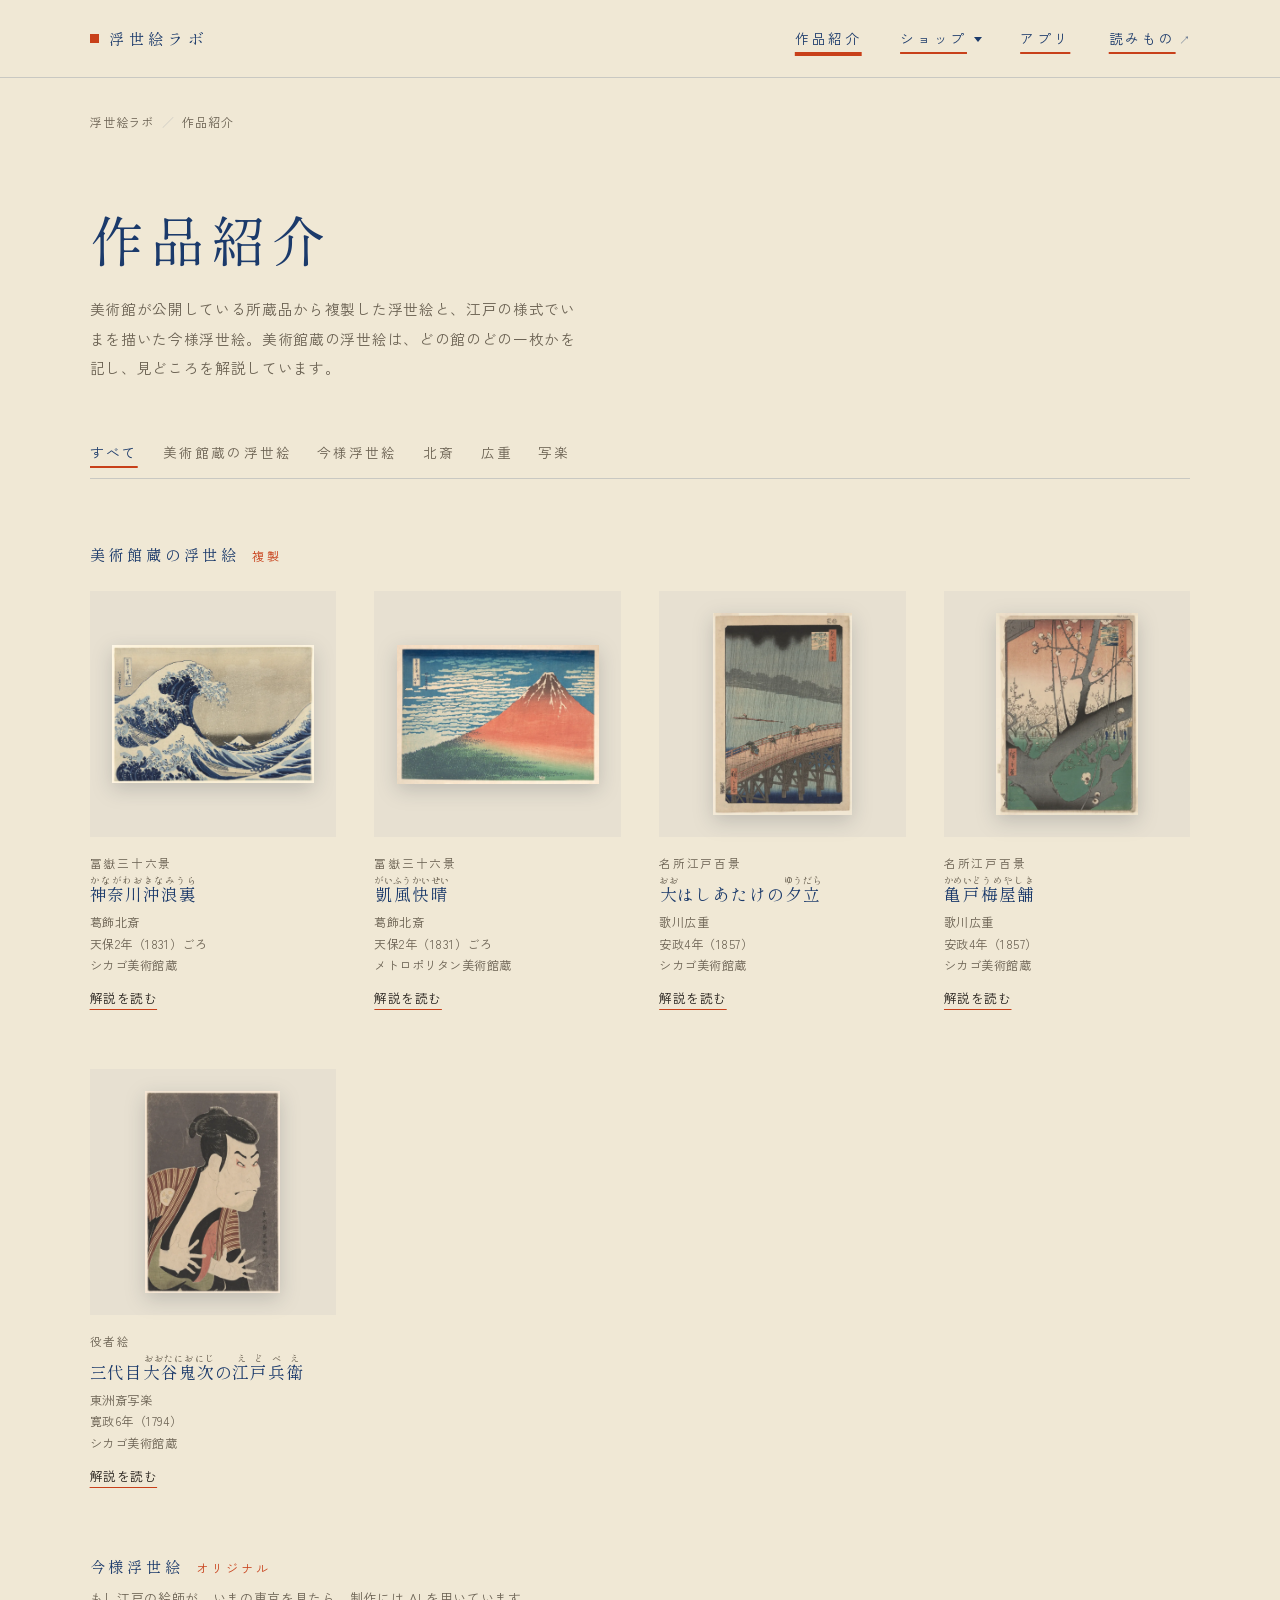
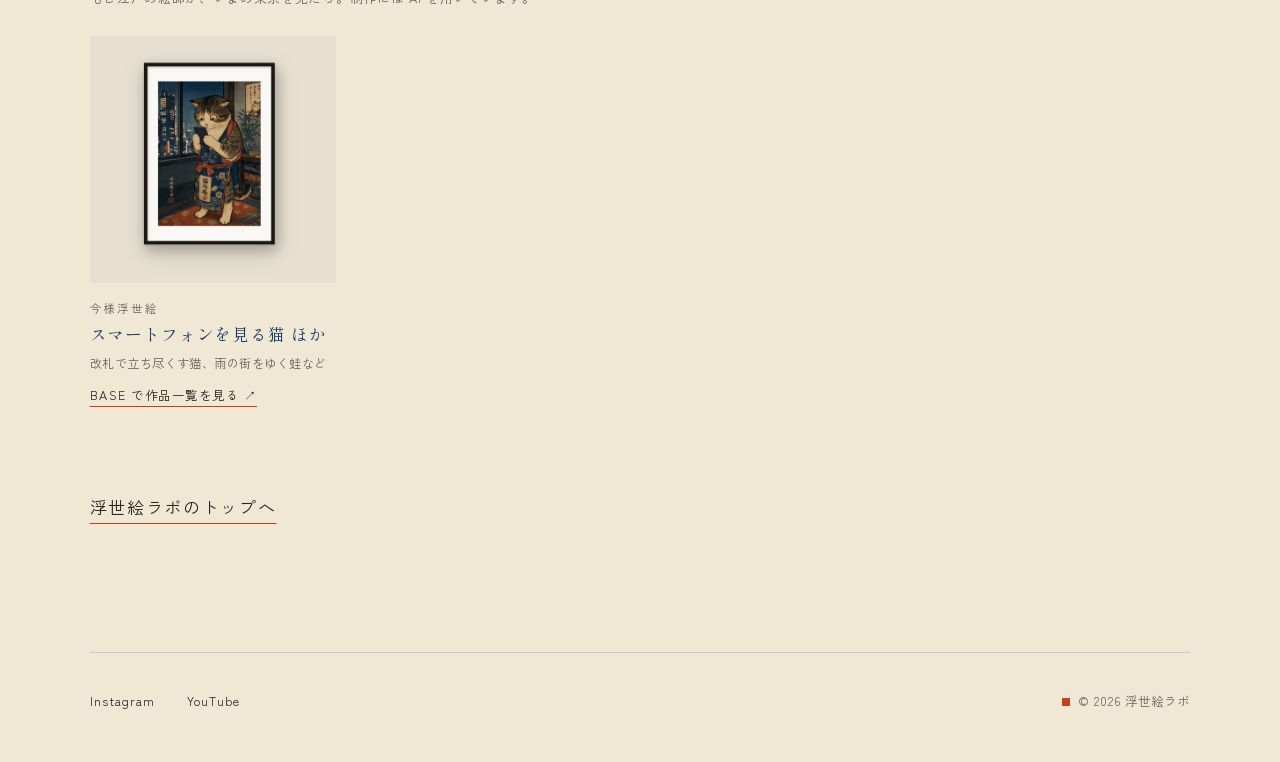
==== works/index.html @ e1706a72 "上部にタブを追加（作品紹介・ショップ・アプリ・読みもの）と作品紹介ページ - 全ページ共通の上部タブ。朱の下線で押せる場所を示す - ショップは小窓でBASE（国内）とEtsy（海外）を出し分け - " ====
<!doctype html>
<html lang="ja">
<head>
  <meta charset="utf-8">
  <meta name="viewport" content="width=device-width, initial-scale=1">
  <title>作品紹介｜浮世絵ラボ</title>
  <meta name="description" content="浮世絵ラボの作品紹介。シカゴ美術館やメトロポリタン美術館が公開している所蔵品から複製した浮世絵（北斎・広重・写楽）と、江戸の様式でいまを描いたオリジナルの今様浮世絵。一枚ずつ、見どころを解説しています。">
  <link rel="canonical" href="https://ukiyoelab.com/works/">
  <meta name="theme-color" content="#1B3A6B">

  <meta property="og:type" content="website">
  <meta property="og:site_name" content="浮世絵ラボ">
  <meta property="og:title" content="作品紹介｜浮世絵ラボ">
  <meta property="og:description" content="美術館蔵の浮世絵と今様浮世絵。一枚ずつ、見どころを解説しています。">
  <meta property="og:url" content="https://ukiyoelab.com/works/">
  <meta property="og:image" content="https://ukiyoelab.com/images/ogp.jpg">
  <meta property="og:image:width" content="1200">
  <meta property="og:image:height" content="630">
  <meta property="og:image:type" content="image/jpeg">
  <meta property="og:locale" content="ja_JP">
  <meta name="twitter:card" content="summary_large_image">

  <link rel="icon" href="/favicon.ico" sizes="any">
  <link rel="apple-touch-icon" href="/images/apple-touch-icon.png">

  <link rel="preconnect" href="https://fonts.googleapis.com">
  <link rel="preconnect" href="https://fonts.gstatic.com" crossorigin>
  <link href="https://fonts.googleapis.com/css2?family=Shippori+Mincho+B1:wght@400;500;700&family=Zen+Kaku+Gothic+New:wght@400&display=swap" rel="stylesheet">

  <script type="application/ld+json">
  {
    "@context": "https://schema.org",
    "@graph": [
      {
        "@type": "CollectionPage",
        "name": "作品紹介",
        "url": "https://ukiyoelab.com/works/",
        "inLanguage": "ja",
        "isPartOf": { "@type": "WebSite", "name": "浮世絵ラボ", "url": "https://ukiyoelab.com/" },
        "hasPart": [
          { "@type": "Article", "name": "冨嶽三十六景 神奈川沖浪裏", "url": "https://ukiyoelab.com/works/kanagawa-oki-nami-ura/" },
          { "@type": "Article", "name": "冨嶽三十六景 凱風快晴", "url": "https://ukiyoelab.com/works/gaifu-kaisei/" },
          { "@type": "Article", "name": "名所江戸百景 大はしあたけの夕立", "url": "https://ukiyoelab.com/works/ohashi-atake-no-yudachi/" },
          { "@type": "Article", "name": "名所江戸百景 亀戸梅屋舗", "url": "https://ukiyoelab.com/works/kameido-umeyashiki/" },
          { "@type": "Article", "name": "三代目大谷鬼次の江戸兵衛", "url": "https://ukiyoelab.com/works/otani-oniji-edobei/" }
        ]
      },
      {
        "@type": "BreadcrumbList",
        "itemListElement": [
          { "@type": "ListItem", "position": 1, "name": "浮世絵ラボ", "item": "https://ukiyoelab.com/" },
          { "@type": "ListItem", "position": 2, "name": "作品紹介", "item": "https://ukiyoelab.com/works/" }
        ]
      }
    ]
  }
  </script>

  <link rel="stylesheet" href="/style.css?v=20261009j">
  <script src="/script.js?v=20261009j" defer></script>
</head>
<body class="page">

<!-- 上部のタブ：作品紹介／ショップ（BASE・Etsy）／アプリ／読みもの -->
<div class="gnav">
  <a class="gnav__name" href="/"><span class="rakkan" aria-hidden="true"></span>浮世絵ラボ</a>
  <nav aria-label="サイトの案内">
    <ul class="gnav__tabs">
      <li><a class="gnav__tab" href="/works/" aria-current="page">作品紹介</a></li>
      <li class="gnav__shop">
        <details>
          <summary class="gnav__tab">ショップ<span class="gnav__caret" aria-hidden="true"></span></summary>
          <ul class="gnav__menu">
            <li><a href="https://ukiyoelab.base.shop/" target="_blank" rel="noopener"><span class="gnav__m-name">BASE</span><span class="gnav__m-for">国内のお客さま｜日本語・送料無料</span><span class="gnav__m-arrow" aria-hidden="true">↗</span></a></li>
            <li><a href="https://ukiyoelabjapan.etsy.com/" target="_blank" rel="noopener"><span class="gnav__m-name">Etsy</span><span class="gnav__m-for">海外のお客さま｜英語・米ドル・額装あり</span><span class="gnav__m-arrow" aria-hidden="true">↗</span></a></li>
          </ul>
        </details>
      </li>
      <li><a class="gnav__tab" href="/#apps">アプリ</a></li>
      <li><a class="gnav__tab" href="https://note.com/ukiyoe_lab" target="_blank" rel="noopener">読みもの<span class="gnav__ext" aria-hidden="true">↗</span></a></li>
    </ul>
  </nav>
</div>

<main class="article gallery">

  <nav class="crumbs" aria-label="現在地">
    <ol>
      <li><a href="/">浮世絵ラボ</a></li>
      <li aria-current="page">作品紹介</li>
    </ol>
  </nav>

  <header class="gallery__head">
    <h1>作品紹介</h1>
    <p class="gallery__lead">美術館が公開している所蔵品から複製した浮世絵と、江戸の様式でいまを描いた今様浮世絵。美術館蔵の浮世絵は、どの館のどの一枚かを記し、見どころを解説しています。</p>
  </header>

  <!-- 絞り込み：JavaScript があるときだけ表示（script.js） -->
  <div class="filter" role="group" aria-label="作品の絞り込み" hidden>
    <button type="button" data-filter="all" aria-pressed="true">すべて</button>
    <button type="button" data-filter="museum" aria-pressed="false">美術館蔵の浮世絵</button>
    <button type="button" data-filter="imayo" aria-pressed="false">今様浮世絵</button>
    <button type="button" data-filter="hokusai" aria-pressed="false">北斎</button>
    <button type="button" data-filter="hiroshige" aria-pressed="false">広重</button>
    <button type="button" data-filter="sharaku" aria-pressed="false">写楽</button>
  </div>

  <section class="gallery__sec" aria-labelledby="museum-title">
    <h2 id="museum-title">美術館蔵の浮世絵<span class="gallery__kind">複製</span></h2>
    <ul class="cards">
      <li class="card" data-tags="museum hokusai">
        <a href="/works/kanagawa-oki-nami-ura/">
          <figure class="card__img"><img src="/images/works/kanagawa-oki-nami-ura-900.webp" width="900" height="617" loading="lazy" alt="葛飾北斎「冨嶽三十六景 神奈川沖浪裏」"></figure>
          <p class="card__series">冨嶽三十六景</p>
          <h3 class="card__title"><ruby>神奈川沖浪裏<rt>かながわおきなみうら</rt></ruby></h3>
          <p class="card__meta">葛飾北斎<br>天保2年（1831）ごろ<br>シカゴ美術館蔵</p>
          <span class="card__go">解説を読む</span>
        </a>
      </li>
      <li class="card" data-tags="museum hokusai">
        <a href="/works/gaifu-kaisei/">
          <figure class="card__img"><img src="/images/works/gaifu-kaisei-900.webp" width="900" height="620" loading="lazy" alt="葛飾北斎「冨嶽三十六景 凱風快晴」"></figure>
          <p class="card__series">冨嶽三十六景</p>
          <h3 class="card__title"><ruby>凱風快晴<rt>がいふうかいせい</rt></ruby></h3>
          <p class="card__meta">葛飾北斎<br>天保2年（1831）ごろ<br>メトロポリタン美術館蔵</p>
          <span class="card__go">解説を読む</span>
        </a>
      </li>
      <li class="card" data-tags="museum hiroshige">
        <a href="/works/ohashi-atake-no-yudachi/">
          <figure class="card__img"><img src="/images/works/ohashi-atake-no-yudachi-640.webp" width="640" height="934" loading="lazy" alt="歌川広重「名所江戸百景 大はしあたけの夕立」"></figure>
          <p class="card__series">名所江戸百景</p>
          <h3 class="card__title"><ruby>大<rt>おお</rt></ruby>はしあたけの<ruby>夕立<rt>ゆうだち</rt></ruby></h3>
          <p class="card__meta">歌川広重<br>安政4年（1857）<br>シカゴ美術館蔵</p>
          <span class="card__go">解説を読む</span>
        </a>
      </li>
      <li class="card" data-tags="museum hiroshige">
        <a href="/works/kameido-umeyashiki/">
          <figure class="card__img"><img src="/images/works/kameido-umeyashiki-640.webp" width="640" height="912" loading="lazy" alt="歌川広重「名所江戸百景 亀戸梅屋舗」"></figure>
          <p class="card__series">名所江戸百景</p>
          <h3 class="card__title"><ruby>亀戸<rt>かめいど</rt></ruby><ruby>梅屋舗<rt>うめやしき</rt></ruby></h3>
          <p class="card__meta">歌川広重<br>安政4年（1857）<br>シカゴ美術館蔵</p>
          <span class="card__go">解説を読む</span>
        </a>
      </li>
      <li class="card" data-tags="museum sharaku">
        <a href="/works/otani-oniji-edobei/">
          <figure class="card__img"><img src="/images/works/otani-oniji-edobei-640.webp" width="640" height="955" loading="lazy" alt="東洲斎写楽「三代目大谷鬼次の江戸兵衛」"></figure>
          <p class="card__series">役者絵</p>
          <h3 class="card__title">三代目<ruby>大谷鬼次<rt>おおたにおにじ</rt></ruby>の<ruby>江戸兵衛<rt>えどべえ</rt></ruby></h3>
          <p class="card__meta">東洲斎写楽<br>寛政6年（1794）<br>シカゴ美術館蔵</p>
          <span class="card__go">解説を読む</span>
        </a>
      </li>
    </ul>
  </section>

  <section class="gallery__sec" aria-labelledby="imayo-title">
    <h2 id="imayo-title">今様浮世絵<span class="gallery__kind">オリジナル</span></h2>
    <p class="gallery__note">もし江戸の絵師が、いまの東京を見たら。制作には AI を用いています。</p>
    <ul class="cards">
      <li class="card" data-tags="imayo">
        <a href="https://ukiyoelab.base.shop/categories/7481764" target="_blank" rel="noopener">
          <figure class="card__img"><img src="/images/series-imayo.webp" width="685" height="917" loading="lazy" alt="今様浮世絵「スマートフォンを見る猫」を額装したポスターの見本"></figure>
          <p class="card__series">今様浮世絵</p>
          <h3 class="card__title">スマートフォンを見る猫 ほか</h3>
          <p class="card__meta">改札で立ち尽くす猫、雨の街をゆく蛙など</p>
          <span class="card__go">BASE で作品一覧を見る ↗</span>
        </a>
      </li>
    </ul>
  </section>

  <p class="article__back"><a class="link" href="/">浮世絵ラボのトップへ</a></p>
</main>

<footer class="footer">
  <ul class="footer__sns">
    <li><a href="https://www.instagram.com/ukiyoe_lab/" target="_blank" rel="noopener">Instagram</a></li>
    <li><a href="https://www.youtube.com/@ukiyoe_lab" target="_blank" rel="noopener">YouTube</a></li>
  </ul>
  <p class="footer__copy"><span class="rakkan" aria-hidden="true"></span>© 2026 浮世絵ラボ</p>
</footer>

</body>
</html>
---- style.css ----
/* ===== 色と書体 ===== */
:root {
  --washi: #F0E8D5;   /* 地 */
  --ai: #1B3A6B;      /* 濃い面・見出し */
  --yoru: #0F1B2E;    /* ヒーローの重ね（夜の藍） */
  --shu: #C8401A;     /* 落款と下線のみ */
  --sumi: #2A2520;    /* 本文 */
  --usuzumi: #6B6253; /* 補足 */
  --rule: rgba(27, 58, 107, 0.18);
  --gutter: clamp(1.25rem, 7vw, 8rem);
  --mincho: "Shippori Mincho B1", "Hiragino Mincho ProN", "Yu Mincho", serif;
  --gothic: "Zen Kaku Gothic New", "Hiragino Sans", "Yu Gothic", sans-serif;
}

*, *::before, *::after { box-sizing: border-box; }

body {
  margin: 0;
  background: var(--washi);
  color: var(--sumi);
  font-family: var(--gothic);
  font-size: 16px;
  line-height: 2;
  letter-spacing: 0.04em;
  -webkit-text-size-adjust: 100%;
}

h1, h2, h3 { font-family: var(--mincho); font-weight: 400; line-height: 1.5; margin: 0; color: var(--ai); }
p { margin: 0; }
ul { list-style: none; margin: 0; padding: 0; }
a { color: inherit; }
img { display: block; max-width: 100%; height: auto; }

:focus-visible { outline: 2px solid var(--ai); outline-offset: 4px; }
.hero :focus-visible { outline-color: var(--washi); }

.sr-only {
  position: absolute; width: 1px; height: 1px;
  margin: -1px; padding: 0; overflow: hidden;
  clip-path: inset(50%); white-space: nowrap;
}

/* リンク：塗りボタンにせず、朱の細い下線 */
.link {
  text-decoration: underline;
  text-decoration-color: var(--shu);
  text-decoration-thickness: 1px;
  text-underline-offset: 0.5em;
  letter-spacing: 0.1em;
  white-space: nowrap;
}
.link:hover { text-decoration-thickness: 2px; }

/* 落款：朱の小さな正方形。屋号と © の脇だけ */
.rakkan {
  display: inline-block;
  width: 0.6em; height: 0.6em;
  background: var(--shu);
  flex: none;
}

/* ===== 上部のタブ（全ページ共通） =====
   作品紹介／ショップ（BASE・Etsy の小窓）／アプリ／読みもの。
   タブには朱の下線を引いて、押せる場所だとわかるようにする。
   トップでは絵の上に重ね、絵を過ぎたら生成りの帯になる。
   下層ページでは最初から生成りの帯。
   JavaScript があるときだけ画面上部に留める（has-gnav）。 */
.gnav {
  position: relative; z-index: 50;
  display: flex; justify-content: space-between; align-items: center; gap: 1rem 2rem;
  padding: 1.25rem var(--gutter);
  background: var(--washi);
  color: var(--ai);
  border-bottom: 1px solid var(--rule);
  transition: background-color 0.3s, color 0.3s, border-color 0.3s, transform 0.3s;
}
.gnav--over {
  position: absolute; top: 0; left: 0; right: 0;
  background: transparent;
  color: var(--washi);
  border-bottom-color: transparent;
}
.has-gnav .gnav { position: fixed; top: 0; left: 0; right: 0; }
.has-gnav body.page { padding-top: var(--gnav-h, 0px); }
.gnav--over.is-solid { background: var(--washi); color: var(--ai); border-bottom-color: var(--rule); }
/* 絵の上を通っているあいだは、夜の藍を薄く敷いて縦書きのキャッチと重ならないようにする */
.gnav--over.is-compact:not(.is-solid) {
  background: rgba(15, 27, 46, 0.78);
  -webkit-backdrop-filter: blur(6px);
          backdrop-filter: blur(6px);
}
.gnav :focus-visible { outline-color: currentColor; }

.gnav__name {
  display: flex; align-items: center; gap: 0.7em;
  font-family: var(--mincho);
  font-size: 0.95rem;
  letter-spacing: 0.3em;
  line-height: 1.6;
  text-decoration: none;
}
.gnav__tabs { display: flex; align-items: center; gap: 2.4rem; }
.gnav__tabs > li { position: relative; }
.gnav__tab {
  display: inline-block;
  padding: 0.5em 0;
  font-size: 0.85rem;
  letter-spacing: 0.2em;
  line-height: 1.6;
  cursor: pointer;
  text-decoration: underline;
  text-decoration-color: var(--shu);
  text-decoration-thickness: 2px;
  text-underline-offset: 0.6em;
}
.gnav__tab:hover,
.gnav__tab[aria-current="page"],
.gnav__shop details[open] .gnav__tab { text-decoration-thickness: 4px; }
/* ↗ と ▼ は下線から外す（inline-block の中身には親の下線が及ばない） */
.gnav__ext {
  display: inline-block;
  margin-left: 0.35em;
  font-size: 0.8em;
  letter-spacing: 0;
  opacity: 0.75;
}
.gnav__caret {
  display: inline-block;
  width: 0; height: 0;
  margin-left: 0.5em;
  border-left: 0.3em solid transparent;
  border-right: 0.3em solid transparent;
  border-top: 0.38em solid currentColor;
  vertical-align: 0.15em;
  transition: transform 0.2s;
}
.gnav__shop details[open] .gnav__caret { transform: rotate(180deg); }
.gnav__shop summary { list-style: none; }
.gnav__shop summary::-webkit-details-marker { display: none; }

/* ショップの小窓 */
.gnav__menu {
  position: absolute; top: calc(100% + 0.7rem); right: -1.3rem;
  width: 21rem;
  padding: 0.3rem 1.3rem;
  background: var(--washi);
  color: var(--sumi);
  border: 1px solid var(--rule);
  border-top: 3px solid var(--ai);
  box-shadow: 0 14px 34px rgba(15, 27, 46, 0.22);
}
.gnav__menu li + li { border-top: 1px solid var(--rule); }
.gnav__menu a {
  display: grid;
  grid-template-columns: 1fr auto;
  column-gap: 1em;
  padding: 0.9rem 0;
  text-decoration: none;
}
.gnav__m-name {
  font-family: var(--mincho);
  font-size: 1.15rem;
  line-height: 1.5;
  letter-spacing: 0.08em;
  color: var(--ai);
}
.gnav__m-for {
  grid-column: 1;
  font-size: 0.75rem;
  line-height: 1.6;
  letter-spacing: 0.06em;
  color: var(--usuzumi);
}
.gnav__m-arrow { grid-column: 2; grid-row: 1 / 3; align-self: center; color: var(--shu); }
.gnav__menu a:hover .gnav__m-name,
.gnav__menu a:focus-visible .gnav__m-name {
  text-decoration: underline;
  text-decoration-color: var(--shu);
  text-underline-offset: 0.3em;
}
.gnav__menu a:focus-visible { outline-color: var(--ai); outline-offset: 2px; }

/* スマホ：屋号の下にタブを一列。スクロールしたら屋号の段を上へ逃がし、タブだけ残す */
@media (max-width: 767px) {
  .gnav {
    flex-direction: column; align-items: stretch;
    gap: 0.5rem;
    padding: 0.9rem var(--gutter) 0;
  }
  .gnav__tabs {
    justify-content: space-between;
    gap: 0;
    border-top: 1px solid var(--rule);
  }
  .gnav--over .gnav__tabs { border-top-color: rgba(240, 232, 213, 0.32); }
  .gnav--over.is-solid .gnav__tabs { border-top-color: var(--rule); }
  .gnav__tab {
    padding: 0.75em 0 0.85em;
    font-size: 0.86rem;
    letter-spacing: 0.1em;
  }
  .gnav__tabs > li.gnav__shop { position: static; }
  .gnav__menu { top: 100%; left: var(--gutter); right: var(--gutter); width: auto; }
  .gnav.is-compact { transform: translateY(calc(-1 * var(--gnav-row1, 0px))); }
  .gnav.is-compact .gnav__tabs { border-top-color: transparent; }
  .gnav.is-compact:has(:focus-visible) { transform: none; }
}

/* ===== ヒーロー：作品を全面に敷き、夜の藍を重ねて文字を置く ===== */
.hero {
  position: relative;
  min-height: 88svh;
  overflow: hidden;
  color: var(--washi);
  background: var(--yoru);
  isolation: isolate;
}
.hero__bg, .hero__bg img {
  position: absolute; inset: 0;
  width: 100%; height: 100%;
}
.hero__bg img { object-fit: cover; object-position: 50% 40%; z-index: -2; }
/* 重ね：全体を少し沈め、文字の側（上と右）をさらに暗く */
.hero::after {
  content: "";
  position: absolute; inset: 0; z-index: -1;
  background:
    linear-gradient(to bottom, rgba(15, 27, 46, 0.72) 0%, rgba(15, 27, 46, 0) 30%),
    linear-gradient(to left, rgba(15, 27, 46, 0.78) 0%, rgba(15, 27, 46, 0.25) 38%, rgba(15, 27, 46, 0) 60%),
    linear-gradient(to top, rgba(15, 27, 46, 0.7) 0%, rgba(15, 27, 46, 0) 22%);
}

/* 縦書きのキャッチ：1文字ずつ積む */
.hero__catch {
  position: absolute;
  top: 50%; right: var(--gutter);
  transform: translateY(-50%);
  width: 1em;
  color: var(--washi);
  font-size: clamp(1.7rem, 2.6vw, 2.6rem);
  font-weight: 500;
  letter-spacing: 0;
  line-height: 1.45;
  text-shadow: 0 0 18px rgba(15, 27, 46, 0.55);
}
.hero__catch span { display: block; text-align: center; }
/* 縦組みの読点。横組みの字形は em ボックスの左下に入るので、
   半分ずつ送って右上に置く。高さは半字分に詰める */
.hero__catch span.kuten {
  height: 0.5em;
  line-height: 1;
  transform: translate(0.5em, -0.5em);
}

.hero__credit {
  position: absolute; left: var(--gutter); bottom: clamp(1rem, 3vh, 1.75rem);
  max-width: 60%;
  font-size: 0.7rem;
  line-height: 1.7;
  letter-spacing: 0.06em;
  color: rgba(240, 232, 213, 0.78);
}

/* ===== 前書き ===== */
.lead {
  margin: 0 var(--gutter);
  padding: clamp(4rem, 11vw, 10rem) 0;
  font-family: var(--mincho);
  font-size: clamp(1.2rem, 3.2vw, 2.1rem);
  line-height: 2.3;
  letter-spacing: 0.14em;
  color: var(--ai);
}
/* 文節ごとに折り返す */
.lead span { display: inline-block; }

/* ===== アートポスター：二つのシリーズ ===== */
.series {
  margin: 0 var(--gutter);
  padding: 0 0 clamp(4rem, 10vw, 8rem);
}
.series__title {
  padding-top: clamp(2.5rem, 6vw, 4rem);
  border-top: 1px solid var(--rule);
  font-size: 0.95rem;
  letter-spacing: 0.25em;
}
.series__item {
  display: grid;
  gap: 1.25rem;
  padding: clamp(2.5rem, 7vw, 6rem) 0 0;
}
.series__figure { margin: 0; }
.series__figure img { width: 100%; max-width: 25rem; margin: 0 auto; }
/* 一字の題：大きな明朝。飾りなので読み上げない */
.series__mark {
  font-family: var(--mincho);
  font-weight: 700;
  font-size: clamp(4.5rem, 14vw, 9.5rem);
  line-height: 1;
  color: var(--ai);
}
.series__body h3 {
  font-size: clamp(1.6rem, 4vw, 2.4rem);
  letter-spacing: 0.08em;
}
.series__kind {
  margin: 0.2em 0 1.2em;
  color: var(--shu);
  font-size: 0.85rem;
  letter-spacing: 0.3em;
}
.series__body p:not(.series__kind):not(.series__note) { max-width: 30em; }
.series__note { margin-top: 0.6em; color: var(--usuzumi); font-size: 0.78rem; }
.series__body .link { display: inline-block; margin-top: 1.6em; }
.series__foot {
  margin-top: clamp(3rem, 7vw, 5rem);
  color: var(--usuzumi);
  font-size: 0.85rem;
}

/* スマホ：作品→題と名前→説明 の順。題は名前の左に添える */
@media (max-width: 767px) {
  .series__item { grid-template-columns: auto 1fr; column-gap: 1rem; }
  .series__figure { grid-column: 1 / -1; }
  .series__figure img { max-width: 82%; }
  .series__mark { grid-column: 1; align-self: start; font-size: 4.2rem; }
  .series__body { grid-column: 2; padding-top: 0.4rem; }
}

/* ===== お求めは：国内は BASE、海外は Etsy ===== */
.shops {
  margin: 0 var(--gutter);
  padding: 0 0 clamp(4rem, 10vw, 8rem);
  scroll-margin-top: calc(var(--gnav-h, 6rem) + 0.5rem);
}
.shops__title {
  padding-top: clamp(2.5rem, 6vw, 4rem);
  border-top: 1px solid var(--rule);
  font-size: 0.95rem;
  letter-spacing: 0.25em;
}
.shops__list {
  display: grid;
  gap: clamp(2.5rem, 6vw, 4rem);
  margin-top: clamp(2rem, 5vw, 3.5rem);
}
.shops__where {
  color: var(--shu);
  font-size: 0.8rem;
  letter-spacing: 0.2em;
}
.shops__item h3 {
  margin: 0.3em 0 0.6em;
  font-size: clamp(1.8rem, 4.5vw, 2.6rem);
  letter-spacing: 0.08em;
}
.shops__item p:not(.shops__where) { max-width: 30em; }
.shops__en {
  margin-top: 1em;
  color: var(--usuzumi);
  font-size: 0.85rem;
  line-height: 1.75;
  letter-spacing: 0.01em;
}
.shops__item .link { display: inline-block; margin-top: 1.4em; }

/* ===== そのほかの届けもの：藍の面 ===== */
.works {
  padding: clamp(4.5rem, 11vw, 9rem) var(--gutter);
  background: var(--ai);
  color: var(--washi);
}
.works h3 {
  color: var(--washi);
  font-size: clamp(1.7rem, 4vw, 2.6rem);
  letter-spacing: 0.08em;
}
/* 名前そのものを入口に：朱の下線（江戸ジャーナル・大全・BASE・Etsy） */
.name-link {
  text-decoration: underline;
  text-decoration-color: var(--shu);
  text-decoration-thickness: 2px;
  text-underline-offset: 0.32em;
}
.name-link:hover { text-decoration-thickness: 3px; }
.works__sub {
  margin-top: 0.5em;
  font-family: var(--mincho);
  font-size: clamp(0.95rem, 2vw, 1.1rem);
  letter-spacing: 0.1em;
  color: rgba(240, 232, 213, 0.86);
}
.works__body {
  max-width: 30em;
  margin-top: 1.4em;
  font-size: 0.92rem;
  line-height: 2.05;
  color: rgba(240, 232, 213, 0.8);
}
.works__meta {
  margin-top: 1.6em;
  font-size: 0.8rem;
  letter-spacing: 0.12em;
  color: rgba(240, 232, 213, 0.62);
}
.works .link { display: inline-block; margin-top: 0.9em; }
.works :focus-visible { outline-color: var(--washi); }
/* タブの名前（アプリ・読みもの）と揃えた小見出し */
.works__label {
  margin-bottom: 1.1rem;
  font-size: 0.8rem;
  letter-spacing: 0.3em;
  color: rgba(240, 232, 213, 0.62);
}
#apps { scroll-margin-top: calc(var(--gnav-h, 6rem) + 2.5rem); }

/* 江戸ジャーナル：日本橋から京まで、五十五の地点を一本の道に */
.journal { display: grid; gap: 0 3rem; }
.road { grid-column: 1 / -1; margin: clamp(2.5rem, 6vw, 4rem) 0 0; }
.road__track { position: relative; padding-top: 34px; }
/* 点は端の名所の半径（4.5px）だけ内側から、等間隔に置く */
.road { --pad: 4.5px; }
.road__stops {
  position: relative;
  margin: 0; padding: 0; list-style: none;
  height: 12px;
}
/* 道の線：歩いた所は濃く、先は淡く */
.road__stops::before,
.road__stops::after {
  content: "";
  position: absolute; left: var(--pad); top: 50%;
  height: 1px;
  background: rgba(240, 232, 213, 0.28);
}
.road__stops::before { right: var(--pad); }
.road__stops::after {
  width: calc(10 / 54 * (100% - 2 * var(--pad)));
  height: 2px; margin-top: -0.5px;
  background: var(--washi);
}
.road__stop {
  position: absolute; top: 50%;
  left: calc(var(--i) / 54 * (100% - 2 * var(--pad)) + var(--pad));
  transform: translate(-50%, -50%);
  width: 5px; height: 5px;
  border-radius: 50%;
  border: 1px solid rgba(240, 232, 213, 0.45);
  background: var(--ai);
}
.road__stop.is-passed { border-color: var(--washi); background: var(--washi); }
.road__stop.is-meisho { width: 9px; height: 9px; }
.road__stop.is-meisho.is-passed { background: var(--shu); border-color: var(--washi); }
.road__traveler {
  position: absolute; top: 0;
  left: calc(var(--at) / 54 * (100% - 2 * var(--pad)) + var(--pad));
  transform: translateX(-50%);
  line-height: 0;
}
.road__traveler svg { fill: var(--washi); }
.road__traveler .staff { stroke: var(--washi); stroke-width: 1.4; fill: none; stroke-linecap: round; }
.road__labels {
  position: relative;
  display: flex; justify-content: space-between;
  margin-top: 0.9rem;
  font-family: var(--mincho);
  font-size: 0.8rem;
  letter-spacing: 0.15em;
  color: rgba(240, 232, 213, 0.78);
}
.road__here {
  position: absolute; top: 0;
  left: calc(var(--at) / 54 * (100% - 2 * var(--pad)) + var(--pad));
  transform: translateX(-50%);
  color: var(--washi);
}
/* 名所の名：縦に、点の真下に置く（広い画面だけ） */
.road__names { display: none; }
@media (min-width: 768px) {
  .road { --pad: 6px; }
  .road__track { padding-top: 40px; }
  .road__stops { height: 14px; }
  .road__stop { width: 7px; height: 7px; }
  .road__stop.is-meisho { width: 12px; height: 12px; }
  .road__traveler svg { width: 28px; height: 35px; }
  .road__labels { display: none; }
  .road__names {
    display: block;
    position: relative;
    height: 7.5em;
    margin: 0.9rem 0 0; padding: 0; list-style: none;
    font-family: var(--mincho);
    font-size: 0.82rem;
    color: rgba(240, 232, 213, 0.7);
  }
  .road__names li {
    position: absolute; top: 0;
    left: calc(var(--i) / 54 * (100% - 2 * var(--pad)) + var(--pad));
    transform: translateX(-50%);
    writing-mode: vertical-rl;
    letter-spacing: 0.18em;
    line-height: 1;
  }
  .road__names li.is-here { color: var(--washi); }
}
@media (max-width: 767px) {
  /* 狭い画面では、いまいる宿の名を旅人の右に添える */
  .road__labels .road__here {
    top: calc(-0.9rem - 12px - 34px + 6px);
    margin-left: 16px;
    transform: none;
  }
}
@media (max-width: 599px) {
  .road { --pad: 3.5px; }
  .road__stop { width: 4px; height: 4px; }
  .road__stop.is-meisho { width: 7px; height: 7px; }
}
.road figcaption {
  margin-top: 1.4rem;
  font-size: 0.8rem;
  line-height: 1.9;
  letter-spacing: 0.06em;
  color: rgba(240, 232, 213, 0.62);
}

/* 一度だけの道行き：見えた時に、日本橋から箱根まで歩く */
.js .road:not(.is-walked) .road__stops::after { width: 0; }
.js .road:not(.is-walked) .road__stop.is-passed { background: var(--ai); border-color: rgba(240, 232, 213, 0.45); }
.js .road:not(.is-walked) .road__traveler { left: var(--pad); opacity: 0; }
.js .road:not(.is-walked) .road__here { opacity: 0; }
.js .road .road__stops::after { transition: width 1.6s cubic-bezier(0.45, 0, 0.3, 1); }
.js .road .road__stop.is-passed { transition: background-color 0.3s, border-color 0.3s; transition-delay: calc(var(--i) * 0.145s); }
.js .road .road__traveler { transition: left 1.6s cubic-bezier(0.45, 0, 0.3, 1), opacity 0.4s; }
.js .road .road__here { transition: opacity 0.6s 1.5s; }

/* 江戸暮らし大全：藍の面に、生成りの目次を一枚 */
.taizen {
  display: grid;
  gap: 2.5rem 4rem;
  margin-top: clamp(4.5rem, 10vw, 7rem);
  padding-top: clamp(3.5rem, 8vw, 5.5rem);
  border-top: 1px solid rgba(240, 232, 213, 0.22);
}
.contents {
  align-self: start;
  padding: clamp(1.6rem, 4vw, 2.4rem) clamp(1.4rem, 4vw, 2.6rem);
  background: var(--washi);
  color: var(--sumi);
  /* 子持ち罫：上下に太い線と細い線 */
  border-top: 3px solid var(--ai);
  border-bottom: 3px solid var(--ai);
  box-shadow: inset 0 5px 0 var(--washi), inset 0 6px 0 var(--ai), inset 0 -5px 0 var(--washi), inset 0 -6px 0 var(--ai);
}
.contents__head {
  font-family: var(--mincho);
  font-size: 0.85rem;
  letter-spacing: 0.25em;
  color: var(--ai);
}
.contents ol { margin: 1rem 0 0; padding: 0; list-style: none; }
.contents li + li { border-top: 1px solid rgba(42, 37, 32, 0.14); }
.contents a {
  display: grid;
  grid-template-columns: 6.2em 1fr;
  gap: 0.15em 0.8em;
  padding: 1em 0;
  text-decoration: none;
}
.contents__no {
  grid-row: 1 / 3;
  padding-top: 0.25em;
  font-size: 0.72rem;
  letter-spacing: 0.12em;
  color: var(--shu);
}
.contents__name {
  font-family: var(--mincho);
  font-size: 1.1rem;
  letter-spacing: 0.1em;
  color: var(--ai);
}
.contents__hook {
  font-family: var(--mincho);
  font-size: 0.88rem;
  line-height: 1.7;
  color: var(--usuzumi);
}
.contents__hook::before { content: "── "; }
.contents a:hover .contents__name,
.contents a:focus-visible .contents__name {
  text-decoration: underline;
  text-decoration-color: var(--shu);
  text-underline-offset: 0.35em;
}
.contents a:focus-visible { outline-color: var(--ai); outline-offset: 2px; }
@media (max-width: 767px) {
  .contents a { grid-template-columns: 1fr; gap: 0.2em; }
  .contents__no { grid-row: auto; padding-top: 0; }
}

/* ===== 運営者情報 ===== */
.info {
  margin: 0 var(--gutter);
  padding: clamp(5rem, 12vw, 9rem) 0 clamp(3.5rem, 8vw, 6rem);
  font-size: 0.85rem;
}
.info__title {
  margin-bottom: 2rem;
  font-size: 0.95rem;
  letter-spacing: 0.25em;
}
.info dl { margin: 0 0 2.5rem; max-width: 42em; }
.info dt { color: var(--usuzumi); }
.info dd { margin: 0 0 1rem; }
.info__note {
  max-width: 42em;
  color: var(--usuzumi);
  font-size: 0.78rem;
  line-height: 1.9;
}

/* ===== フッター ===== */
.footer {
  display: flex; flex-wrap: wrap; justify-content: space-between; align-items: center;
  gap: 1rem;
  margin: 0 var(--gutter);
  padding: 2.25rem 0 3rem;
  border-top: 1px solid var(--rule);
  font-size: 0.78rem;
  letter-spacing: 0.08em;
}
.footer__sns { display: flex; gap: 2rem; }
.footer__sns a { text-decoration: none; }
.footer__sns a:hover { text-decoration: underline; text-decoration-color: var(--shu); text-underline-offset: 0.5em; }
.footer__copy { display: flex; align-items: center; gap: 0.7em; color: var(--usuzumi); }

/* ===== 下層ページ（作品を読む・作品紹介・404） ===== */
.article { margin: 0 var(--gutter); padding: clamp(1.25rem, 3vw, 2rem) 0 clamp(4rem, 10vw, 8rem); }

.crumbs ol { display: flex; flex-wrap: wrap; gap: 0 0.6em; margin: 0; padding: 0; list-style: none; font-size: 0.75rem; color: var(--usuzumi); letter-spacing: 0.08em; }
.crumbs li + li::before { content: "／"; margin-right: 0.6em; color: var(--rule); }
.crumbs a { text-decoration: none; }
.crumbs a:hover { text-decoration: underline; text-decoration-color: var(--shu); }

.article__head { padding: clamp(2.5rem, 8vw, 5rem) 0 clamp(2rem, 5vw, 3rem); }
.article__kicker { color: var(--shu); font-size: 0.8rem; letter-spacing: 0.3em; }
.article__head h1 {
  margin-top: 0.6em;
  font-size: clamp(2rem, 6vw, 3.6rem);
  letter-spacing: 0.08em;
  line-height: 1.35;
}
.article__head h1 span { display: block; }
.article__head h1 span:first-child { font-size: 0.5em; letter-spacing: 0.2em; color: var(--usuzumi); }
.article__head rt {
  font-size: max(0.6rem, 0.34em);
  letter-spacing: 0.06em;
  color: var(--usuzumi);
}
.article__head h1 span:first-child rt { font-size: max(0.6rem, 0.5em); letter-spacing: 0; }
.article__meta { margin-top: 1.2em; color: var(--usuzumi); font-size: 0.85rem; letter-spacing: 0.12em; }

.article__hero { margin: 0 calc(var(--gutter) * -0.5); }
.article__hero img { width: 100%; }
.article__hero figcaption,
.detail figcaption {
  margin-top: 0.8em;
  color: var(--usuzumi);
  font-size: 0.75rem;
  line-height: 1.7;
  letter-spacing: 0.06em;
}

.article__body { max-width: 38em; margin: 0 auto; }
.article__body > p,
.point p,
.sources ul { margin-top: 1.4em; }
.article__lead {
  margin-top: clamp(2.5rem, 7vw, 4rem) !important;
  font-family: var(--mincho);
  font-size: clamp(1.05rem, 2.4vw, 1.25rem);
  line-height: 2.2;
  color: var(--ai);
}
.article__body h2 {
  margin-top: clamp(3.5rem, 9vw, 5.5rem);
  padding-top: clamp(2rem, 5vw, 3rem);
  border-top: 1px solid var(--rule);
  font-size: clamp(1.3rem, 3vw, 1.7rem);
  letter-spacing: 0.12em;
}
.point { margin-top: clamp(2.5rem, 6vw, 3.5rem); }
.point__no {
  font-family: var(--mincho);
  font-size: 0.85rem;
  letter-spacing: 0.3em;
  color: var(--shu);
}
.point h3 {
  margin-top: 0.4em;
  font-size: clamp(1.2rem, 2.8vw, 1.5rem);
  letter-spacing: 0.08em;
}
.detail { margin: 1.4em 0 0; }
.detail img { width: 100%; }
.detail--framed { margin-top: 2em; }

.facts {
  display: grid;
  grid-template-columns: 6em 1fr;
  gap: 0.5em 1em;
  margin: 1.6em 0 0;
  font-size: 0.9rem;
}
.facts dt { color: var(--usuzumi); }
.facts dd { margin: 0; }

.buy { display: grid; gap: 2.5rem; margin-top: 2.5rem; }
.buy__item h3 { margin: 0.3em 0 0.5em; font-size: 1.25rem; letter-spacing: 0.02em; }
.buy__item .link { display: inline-block; margin-top: 1.2em; }

.en {
  margin-top: clamp(3.5rem, 9vw, 5.5rem);
  color: var(--usuzumi);
  font-size: 0.9rem;
  line-height: 1.8;
  letter-spacing: 0.01em;
}
.article__body .en h2 { margin-top: 0; font-size: 1rem; letter-spacing: 0.15em; }
.en p { margin-top: 1em; }

.sources ul { padding-left: 1.2em; list-style: disc; font-size: 0.8rem; line-height: 1.9; color: var(--usuzumi); }
.sources a { text-decoration-color: var(--rule); text-underline-offset: 0.3em; }
.article__body .sources h2 { font-size: 1rem; letter-spacing: 0.15em; }
.article__back { margin-top: clamp(3rem, 8vw, 5rem) !important; }
/* 作品の解説への道しるべ（トップと記事の終わり） */
.readlist ul { display: flex; flex-wrap: wrap; gap: 0.1em 1.5em; margin-top: 0.3em; line-height: 2.4; }
.readlist rt { font-size: 0.6em; letter-spacing: 0.05em; color: var(--usuzumi); }
.series__body .readlist .link { display: inline; margin-top: 0; }
.article__more { margin-top: clamp(3rem, 8vw, 5rem) !important; font-size: 0.95rem; }
.article__more + .article__back { margin-top: 1.6em !important; }

/* トップの「解説を読む」 */
.series__read { margin-top: 1.4em; font-size: 0.9rem; }

/* トップの「作品紹介をすべて見る」 */
.series__all { margin-top: 0.6em; font-size: 0.85rem; }
.series__body .series__all .link { margin-top: 0; }

/* ===== 作品紹介（/works/） ===== */
.gallery__head { padding: clamp(2rem, 6vw, 4rem) 0 0; }
.gallery__head h1 {
  font-size: clamp(2rem, 6vw, 3.4rem);
  letter-spacing: 0.12em;
}
.gallery__lead {
  max-width: 34em;
  margin-top: 1em;
  color: var(--usuzumi);
  font-size: 0.92rem;
}
/* 絞り込み：JavaScript があるときだけ出す */
.filter {
  display: flex; gap: 0 1.6rem;
  margin-top: clamp(2rem, 5vw, 3rem);
  border-bottom: 1px solid var(--rule);
  overflow-x: auto;
  white-space: nowrap;
  scrollbar-width: none;
}
.filter[hidden] { display: none; }
.filter button {
  flex: none;
  padding: 0.6em 0 0.85em;
  border: 0; background: none;
  font: inherit;
  font-size: 0.85rem;
  letter-spacing: 0.15em;
  color: var(--usuzumi);
  cursor: pointer;
  text-decoration: underline;
  text-decoration-color: transparent;
  text-decoration-thickness: 2px;
  text-underline-offset: 0.6em;
}
.filter button:hover { color: var(--ai); }
.filter button[aria-pressed="true"] { color: var(--ai); text-decoration-color: var(--shu); }
.gallery__sec { margin-top: clamp(2.5rem, 6vw, 4rem); }
.gallery__sec[hidden] { display: none; }
.gallery__sec h2 { font-size: 0.95rem; letter-spacing: 0.25em; }
.gallery__kind {
  margin-left: 1em;
  color: var(--shu);
  font-family: var(--gothic);
  font-size: 0.75rem;
  letter-spacing: 0.25em;
}
.gallery__note { margin-top: 0.6em; color: var(--usuzumi); font-size: 0.8rem; }
.cards {
  display: grid;
  grid-template-columns: repeat(2, minmax(0, 1fr));
  gap: 2.4rem 1.2rem;
  margin-top: 1.6rem;
}
.card[hidden] { display: none; }
.card a { display: block; text-decoration: none; }
.card__img { position: relative; aspect-ratio: 1 / 1; margin: 0; background: rgba(27, 58, 107, 0.045); }
.card__img img {
  position: absolute; inset: 9%;
  width: 82%; height: 82%; max-width: none;
  object-fit: contain;
  filter: drop-shadow(0 6px 10px rgba(15, 27, 46, 0.18));
  transition: transform 0.4s;
}
.card a:hover .card__img img { transform: translateY(-3px); }
.card__series {
  margin-top: 0.9rem;
  font-size: 0.72rem;
  letter-spacing: 0.15em;
  color: var(--usuzumi);
}
.card__title {
  font-family: var(--mincho);
  font-size: 1.05rem;
  line-height: 1.75;
  letter-spacing: 0.05em;
  color: var(--ai);
}
.card__title rt { font-size: 0.55em; letter-spacing: 0.04em; color: var(--usuzumi); }
.card__meta {
  margin-top: 0.2rem;
  font-size: 0.76rem;
  line-height: 1.75;
  letter-spacing: 0.04em;
  color: var(--usuzumi);
}
.card__go {
  display: inline-block;
  margin-top: 0.6rem;
  font-size: 0.78rem;
  letter-spacing: 0.12em;
  text-decoration: underline;
  text-decoration-color: var(--shu);
  text-underline-offset: 0.5em;
}
.card a:hover .card__go { text-decoration-thickness: 2px; }
@media (min-width: 768px) {
  .cards { grid-template-columns: repeat(3, minmax(0, 1fr)); gap: 3.5rem 2.4rem; }
}
@media (min-width: 1100px) {
  .cards { grid-template-columns: repeat(4, minmax(0, 1fr)); }
}

/* 404 */
.notfound { margin: 0 var(--gutter); padding: clamp(5rem, 16vw, 10rem) 0; }
.notfound h1 { font-size: clamp(1.4rem, 4vw, 2rem); letter-spacing: 0.12em; }
.notfound p { margin-top: 1.4em; }

/* ===== 768px 以上 ===== */
@media (min-width: 768px) {
  body { font-size: 17px; }

  .hero { min-height: 100svh; }
  .hero__bg img { object-position: 50% 50%; }

  /* 作品｜一字｜文章 の三段。二つ目は左右を入れ替える */
  .series__item {
    grid-template-columns: minmax(0, 5fr) auto minmax(0, 5fr);
    align-items: center;
    column-gap: clamp(2rem, 4vw, 4.5rem);
  }
  .series__mark { align-self: center; width: 1em; }
  .series__item--rev .series__figure { order: 3; }
  .series__item--rev .series__mark { order: 2; }
  .series__item--rev .series__body { order: 1; justify-self: end; }

  .shops__list { grid-template-columns: 1fr 1fr; column-gap: clamp(2.5rem, 6vw, 6rem); }
  .buy { grid-template-columns: 1fr 1fr; column-gap: 3rem; }
  .article__hero { margin: 0 auto; max-width: 1100px; }
  .article__hero--tate { max-width: 34rem; }

  .journal { grid-template-columns: minmax(0, 1fr) auto; align-items: end; }
  .journal__get { text-align: right; }
  .taizen { grid-template-columns: minmax(0, 5fr) minmax(0, 6fr); }

  .info dl { display: grid; grid-template-columns: 9em 1fr; }
  .info dd { margin-bottom: 1rem; }
}

@media (prefers-reduced-motion: reduce) {
  *, *::before, *::after { transition: none !important; animation: none !important; scroll-behavior: auto !important; }
}
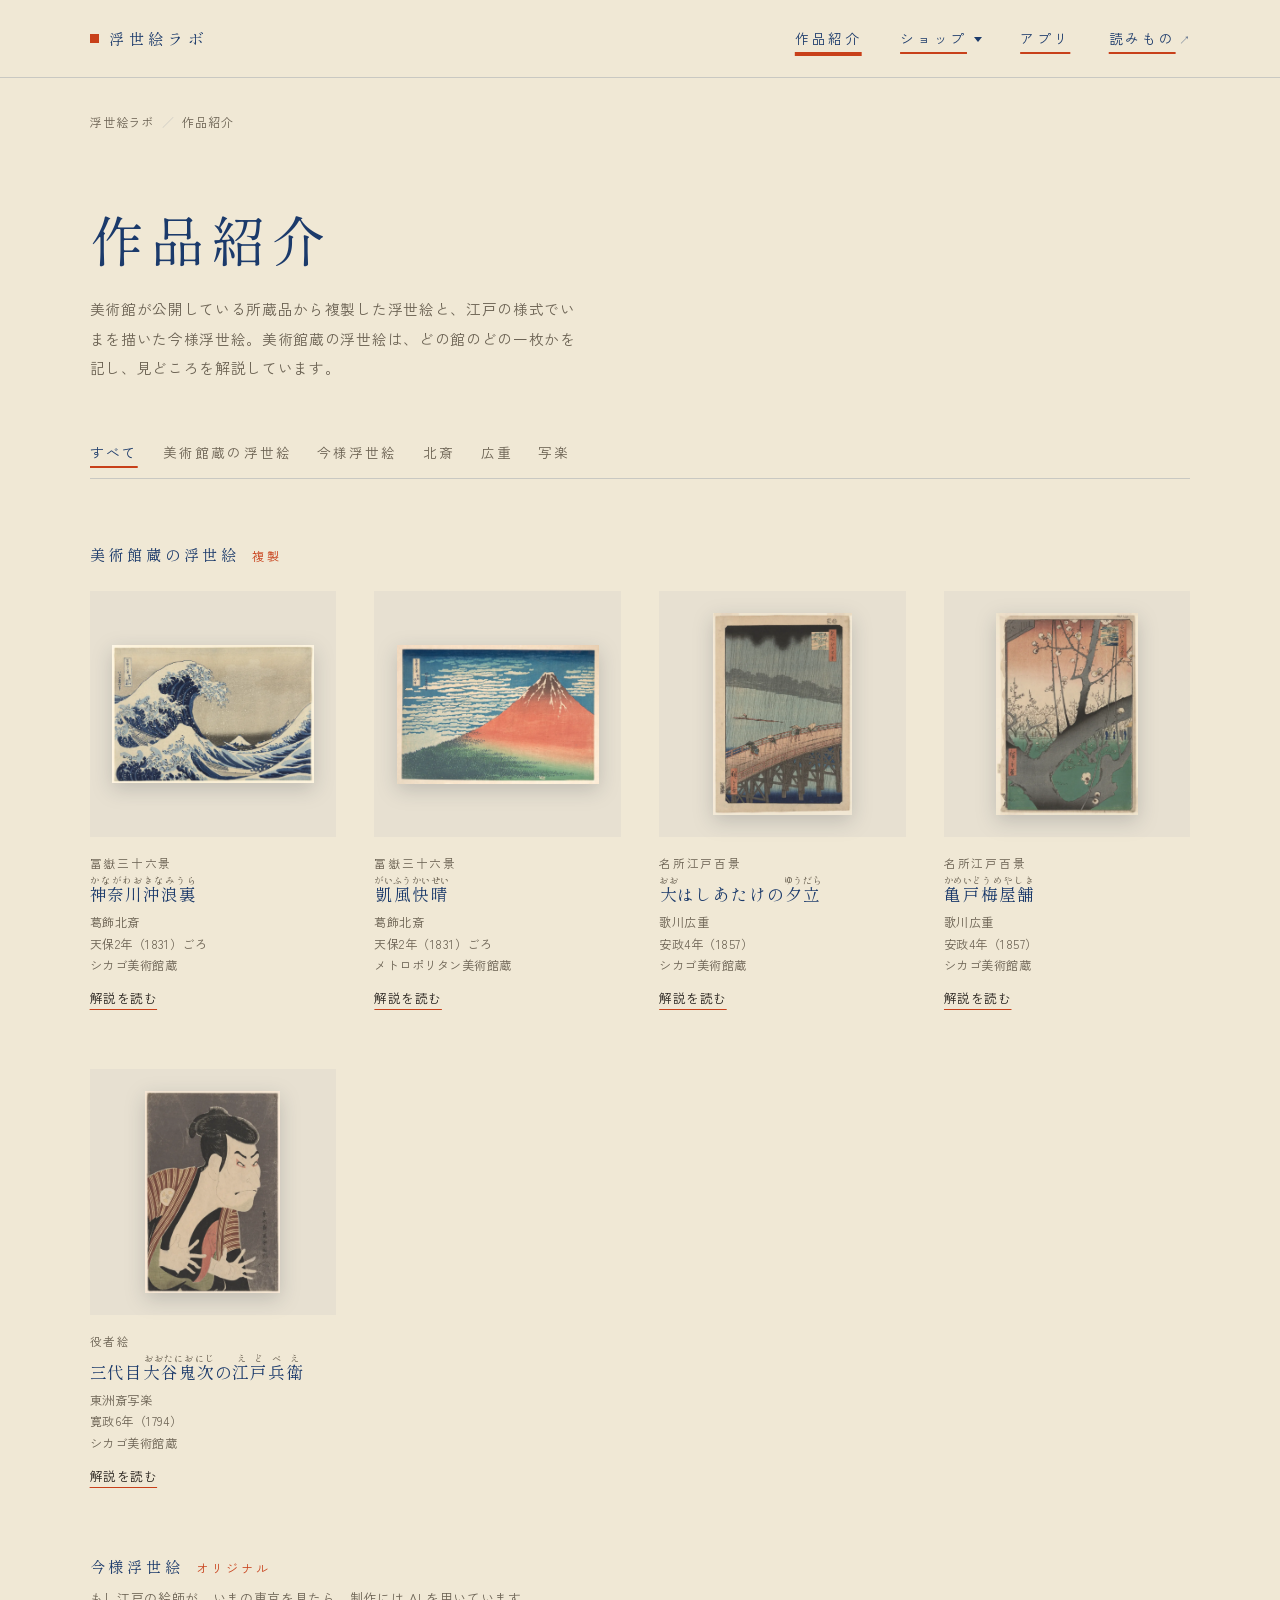
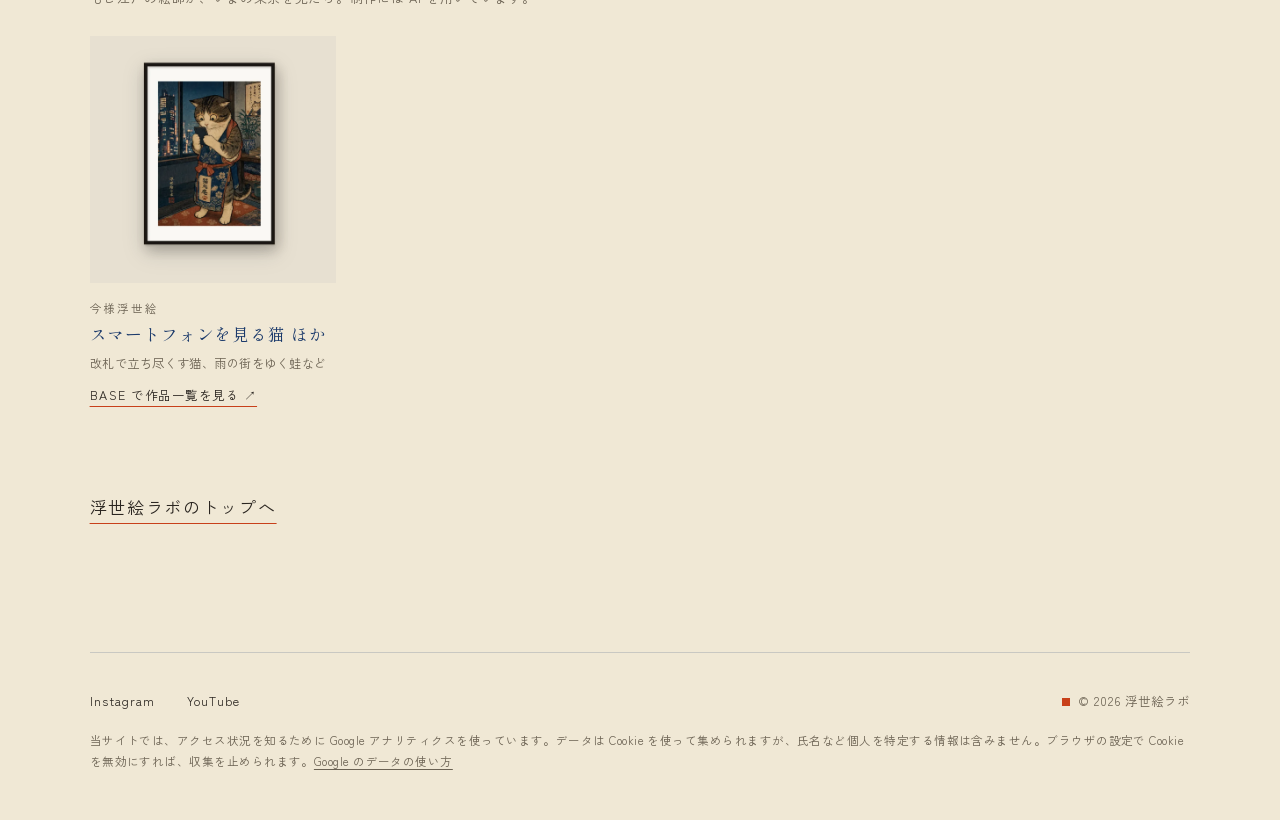
==== commit f004230b: "Google アナリティクスの計測タグと利用の告知を全ページに追加 Co-Authored-By: Claude Opus 5.5 <noreply@anthropic.com> Claude-Ses" ====
--- a/works/index.html
+++ b/works/index.html
@@ -2,6 +2,14 @@
 <html lang="ja">
 <head>
   <meta charset="utf-8">
+  <!-- Google アナリティクス -->
+  <script async src="https://www.googletagmanager.com/gtag/js?id=G-DBP1GGHJ2B"></script>
+  <script>
+    window.dataLayer = window.dataLayer || [];
+    function gtag(){dataLayer.push(arguments);}
+    gtag('js', new Date());
+    gtag('config', 'G-DBP1GGHJ2B');
+  </script>
   <meta name="viewport" content="width=device-width, initial-scale=1">
   <title>作品紹介｜浮世絵ラボ</title>
   <meta name="description" content="浮世絵ラボの作品紹介。シカゴ美術館やメトロポリタン美術館が公開している所蔵品から複製した浮世絵（北斎・広重・写楽）と、江戸の様式でいまを描いたオリジナルの今様浮世絵。一枚ずつ、見どころを解説しています。">
@@ -181,6 +189,7 @@
     <li><a href="https://www.instagram.com/ukiyoe_lab/" target="_blank" rel="noopener">Instagram</a></li>
     <li><a href="https://www.youtube.com/@ukiyoe_lab" target="_blank" rel="noopener">YouTube</a></li>
   </ul>
+  <p class="footer__note">当サイトでは、アクセス状況を知るために Google アナリティクスを使っています。データは Cookie を使って集められますが、氏名など個人を特定する情報は含みません。ブラウザの設定で Cookie を無効にすれば、収集を止められます。<a href="https://policies.google.com/technologies/partner-sites?hl=ja" target="_blank" rel="noopener">Google のデータの使い方</a></p>
   <p class="footer__copy"><span class="rakkan" aria-hidden="true"></span>© 2026 浮世絵ラボ</p>
 </footer>
 
--- a/style.css
+++ b/style.css
@@ -635,6 +635,8 @@
 .footer__sns a { text-decoration: none; }
 .footer__sns a:hover { text-decoration: underline; text-decoration-color: var(--shu); text-underline-offset: 0.5em; }
 .footer__copy { display: flex; align-items: center; gap: 0.7em; color: var(--usuzumi); }
+.footer__note { order: 3; flex-basis: 100%; margin: 0; color: var(--usuzumi); font-size: 0.72rem; letter-spacing: 0.04em; line-height: 1.8; }
+.footer__note a { color: inherit; text-underline-offset: 0.3em; }
 
 /* ===== 下層ページ（作品を読む・作品紹介・404） ===== */
 .article { margin: 0 var(--gutter); padding: clamp(1.25rem, 3vw, 2rem) 0 clamp(4rem, 10vw, 8rem); }
@@ -738,16 +740,8 @@
 /* 作品の解説への道しるべ（トップと記事の終わり） */
 .readlist ul { display: flex; flex-wrap: wrap; gap: 0.1em 1.5em; margin-top: 0.3em; line-height: 2.4; }
 .readlist rt { font-size: 0.6em; letter-spacing: 0.05em; color: var(--usuzumi); }
-.series__body .readlist .link { display: inline; margin-top: 0; }
 .article__more { margin-top: clamp(3rem, 8vw, 5rem) !important; font-size: 0.95rem; }
 .article__more + .article__back { margin-top: 1.6em !important; }
-
-/* トップの「解説を読む」 */
-.series__read { margin-top: 1.4em; font-size: 0.9rem; }
-
-/* トップの「作品紹介をすべて見る」 */
-.series__all { margin-top: 0.6em; font-size: 0.85rem; }
-.series__body .series__all .link { margin-top: 0; }
 
 /* ===== 作品紹介（/works/） ===== */
 .gallery__head { padding: clamp(2rem, 6vw, 4rem) 0 0; }
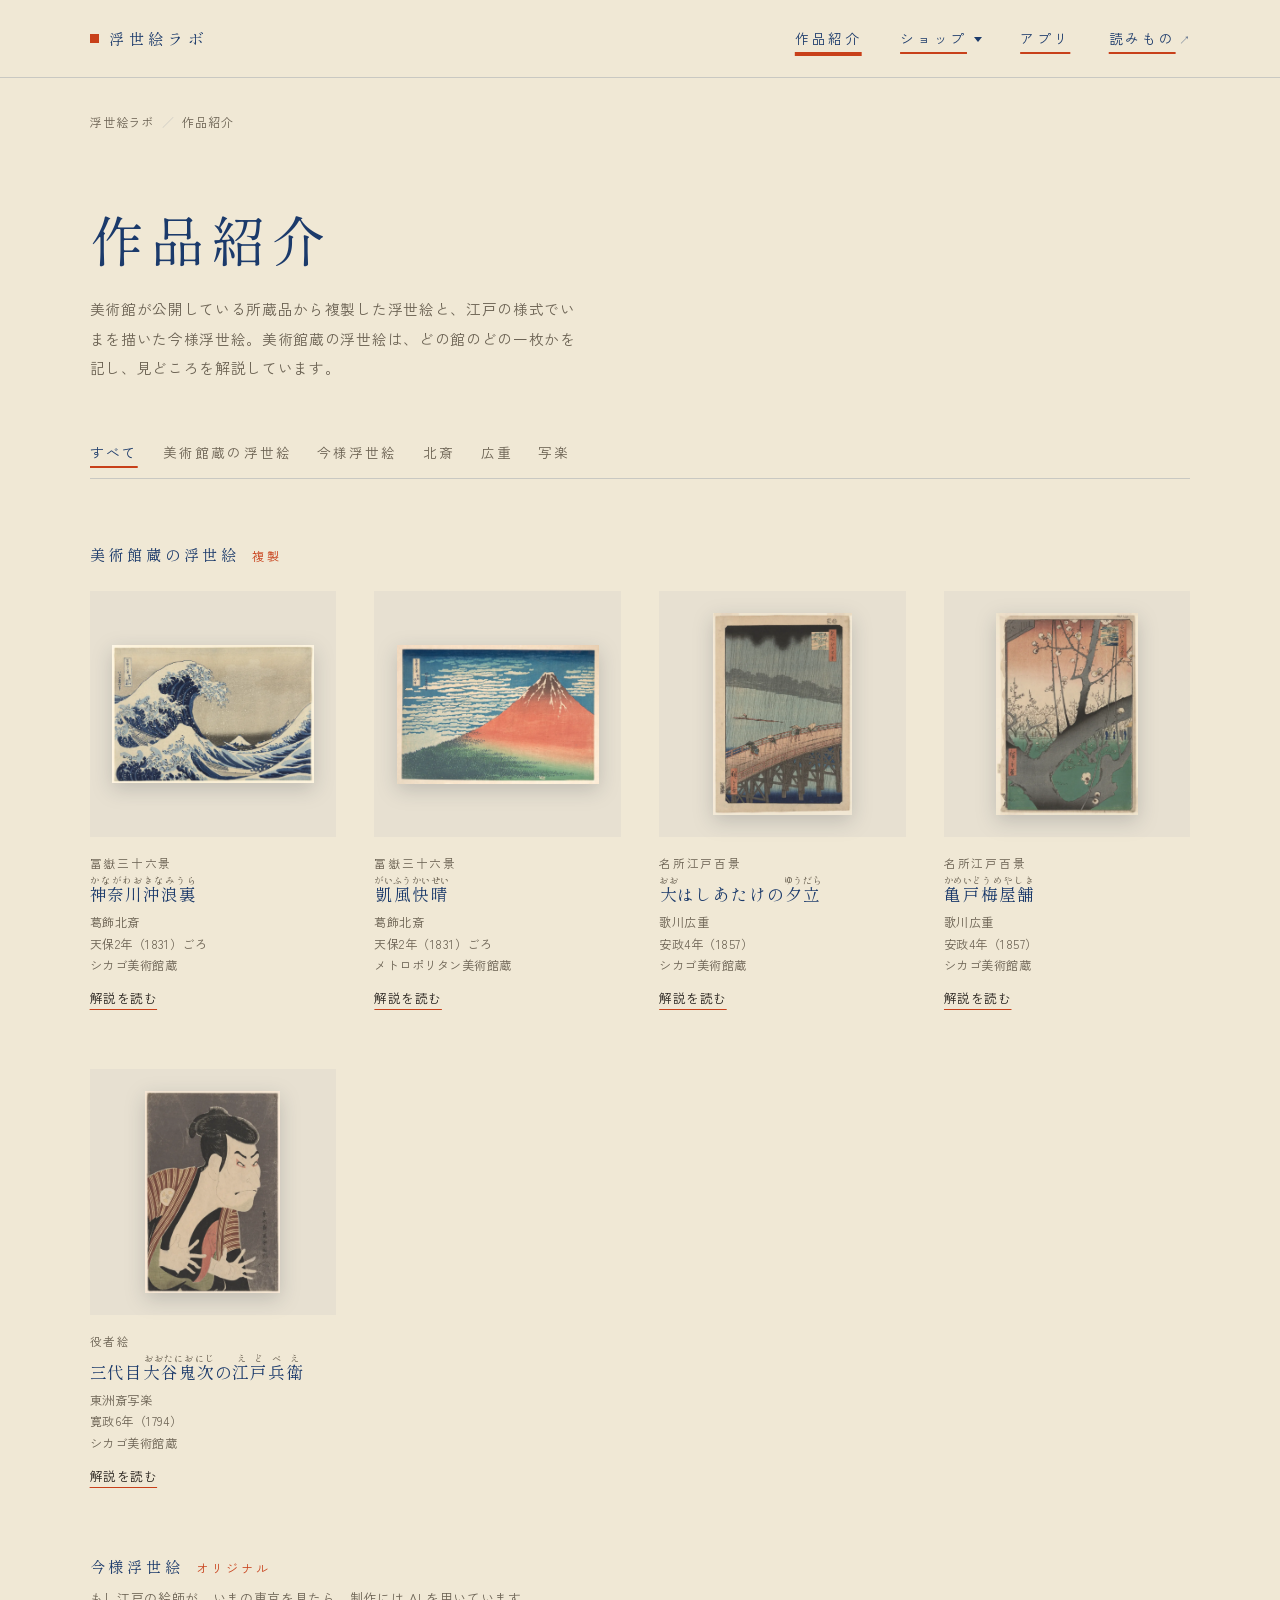
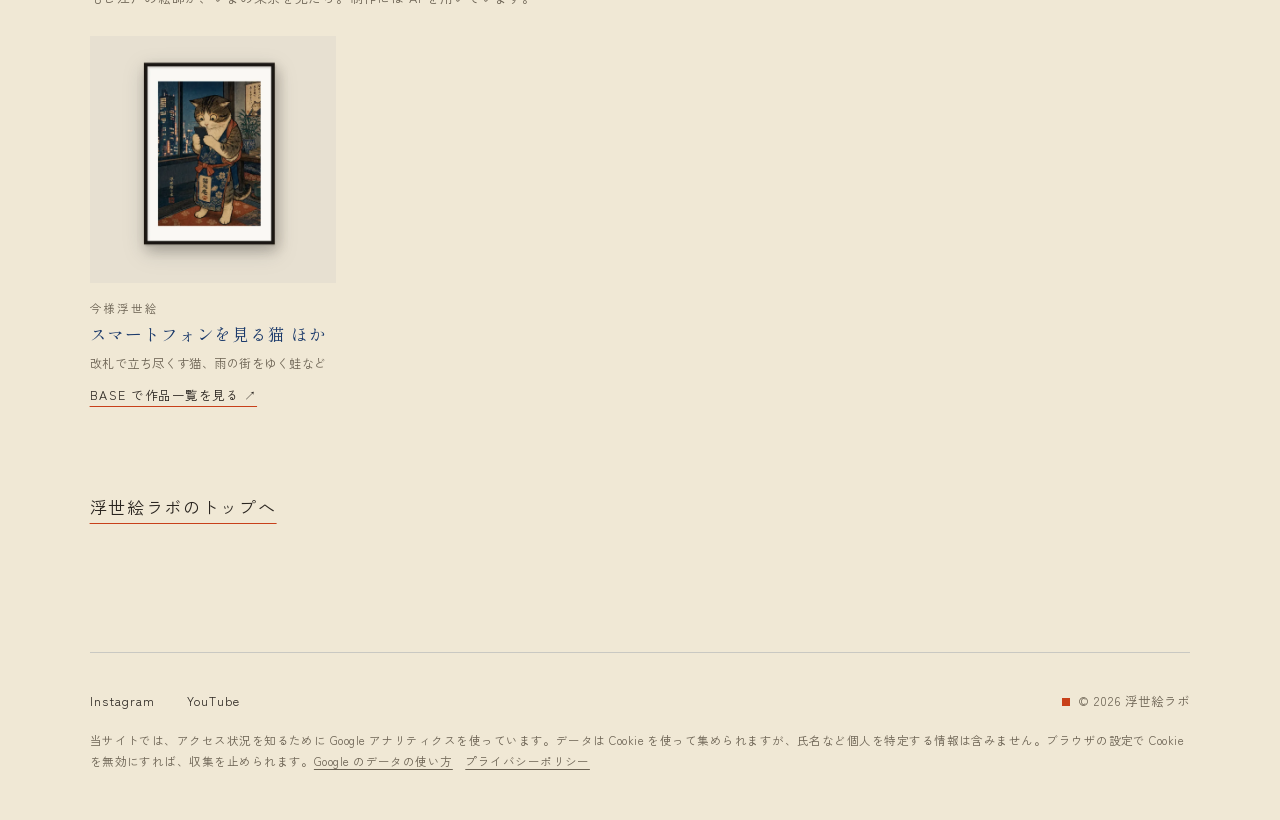
==== commit 0f5ed4c1: "プライバシーポリシーのページを追加し、全ページの最下部からリンク - /privacy/ を新設（アクセス解析・外部リンク・管理用ツール・第三者提供・改定・お問い合わせ） - 告知文の後ろにプライバシ" ====
--- a/works/index.html
+++ b/works/index.html
@@ -64,8 +64,8 @@
   }
   </script>
 
-  <link rel="stylesheet" href="/style.css?v=20261009j">
-  <script src="/script.js?v=20261009j" defer></script>
+  <link rel="stylesheet" href="/style.css?v=20261011a">
+  <script src="/script.js?v=20261011a" defer></script>
 </head>
 <body class="page">
 
@@ -189,7 +189,7 @@
     <li><a href="https://www.instagram.com/ukiyoe_lab/" target="_blank" rel="noopener">Instagram</a></li>
     <li><a href="https://www.youtube.com/@ukiyoe_lab" target="_blank" rel="noopener">YouTube</a></li>
   </ul>
-  <p class="footer__note">当サイトでは、アクセス状況を知るために Google アナリティクスを使っています。データは Cookie を使って集められますが、氏名など個人を特定する情報は含みません。ブラウザの設定で Cookie を無効にすれば、収集を止められます。<a href="https://policies.google.com/technologies/partner-sites?hl=ja" target="_blank" rel="noopener">Google のデータの使い方</a></p>
+  <p class="footer__note">当サイトでは、アクセス状況を知るために Google アナリティクスを使っています。データは Cookie を使って集められますが、氏名など個人を特定する情報は含みません。ブラウザの設定で Cookie を無効にすれば、収集を止められます。<a href="https://policies.google.com/technologies/partner-sites?hl=ja" target="_blank" rel="noopener">Google のデータの使い方</a>　<a href="/privacy/">プライバシーポリシー</a></p>
   <p class="footer__copy"><span class="rakkan" aria-hidden="true"></span>© 2026 浮世絵ラボ</p>
 </footer>
 
--- a/style.css
+++ b/style.css
@@ -743,6 +743,13 @@
 .article__more { margin-top: clamp(3rem, 8vw, 5rem) !important; font-size: 0.95rem; }
 .article__more + .article__back { margin-top: 1.6em !important; }
 
+/* ===== プライバシーポリシー（/privacy/） ===== */
+.policy .article__head { padding-bottom: clamp(1rem, 3vw, 1.5rem); }
+.policy h2 { margin-top: clamp(2.5rem, 6vw, 3.5rem); padding-top: clamp(1.5rem, 4vw, 2rem); font-size: clamp(1.1rem, 2.6vw, 1.35rem); }
+.policy ul { margin-top: 1.2em; padding-left: 1.2em; list-style: disc; font-size: 0.92rem; line-height: 1.9; }
+.policy li + li { margin-top: 0.5em; }
+.policy a { text-underline-offset: 0.3em; text-decoration-color: var(--rule); }
+
 /* ===== 作品紹介（/works/） ===== */
 .gallery__head { padding: clamp(2rem, 6vw, 4rem) 0 0; }
 .gallery__head h1 {
